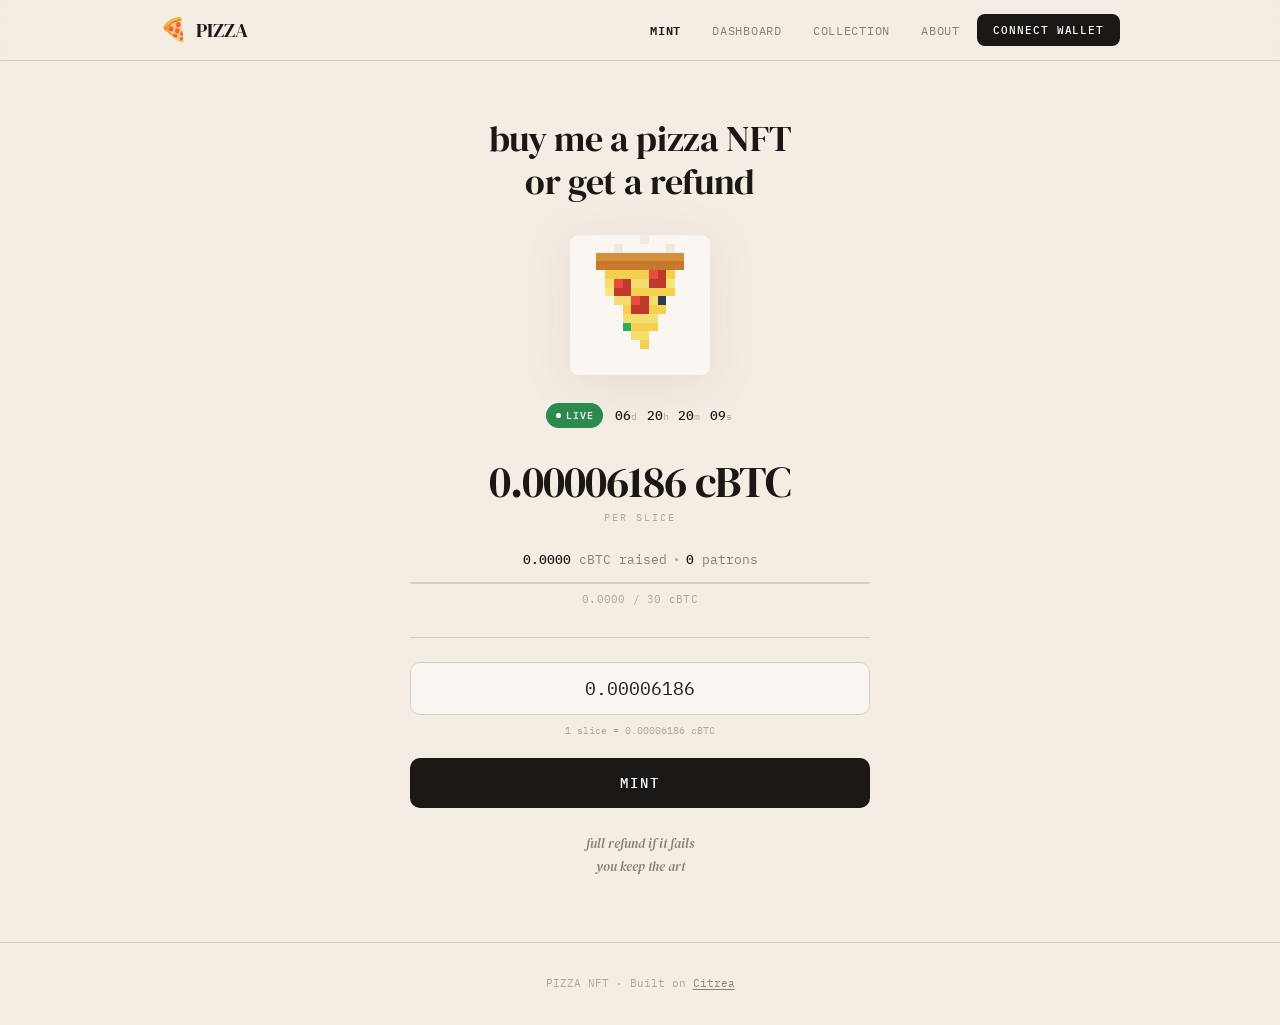
==== index.html @ 250a1ff3 "feat: initial PIZZA NFT crowdfund web app on Citrea Mainnet - 4 pages: Mint (index), Dashboard, Coll" ====
<!DOCTYPE html>
<html lang="en">
<head>
  <meta charset="UTF-8">
  <meta name="viewport" content="width=device-width, initial-scale=1.0">
  <title>PIZZA — NFT Crowdfund on Citrea</title>
  <link rel="stylesheet" href="css/style.css">
</head>
<body>
  <nav class="navbar">
    <div class="nav-inner">
      <a href="index.html" class="nav-logo"><span class="pizza-emoji">&#127829;</span> PIZZA</a>
      <button class="menu-toggle" id="menuToggle"><span></span><span></span><span></span></button>
      <ul class="nav-links">
        <li><a href="index.html" class="nav-link">Mint</a></li>
        <li><a href="dashboard.html" class="nav-link">Dashboard</a></li>
        <li><a href="collection.html" class="nav-link">Collection</a></li>
        <li><a href="about.html" class="nav-link">About</a></li>
        <li>
          <button class="btn-connect" id="connectWallet">Connect Wallet</button>
          <div class="wallet-info" id="walletInfo">
            <span class="wallet-addr" id="walletAddr"></span>
            <button class="btn-disconnect" id="disconnectBtn">X</button>
          </div>
        </li>
      </ul>
    </div>
  </nav>
  <div class="network-warning" id="networkWarning">
    <span>Wrong network — please switch to Citrea</span>
    <button id="switchNetwork">Switch</button>
  </div>
  <main class="page">
    <div class="page-center">
      <section class="hero">
        <h1 class="fade-in">buy me a pizza NFT<br>or get a refund</h1>
        <div class="pizza-art fade-in">
          <svg width="140" height="140" viewBox="0 0 16 16" shape-rendering="crispEdges" xmlns="http://www.w3.org/2000/svg">
            <rect width="16" height="16" fill="#faf7f3" rx="1"/>
            <rect x="3" y="2" width="10" height="1" fill="#d4903c"/>
            <rect x="3" y="3" width="10" height="1" fill="#c47a2a"/>
            <rect x="4" y="4" width="8" height="1" fill="#f5d04e"/>
            <rect x="4" y="5" width="8" height="1" fill="#f7dc6f"/>
            <rect x="5" y="6" width="7" height="1" fill="#f5d04e"/>
            <rect x="5" y="7" width="6" height="1" fill="#f7dc6f"/>
            <rect x="6" y="8" width="5" height="1" fill="#f5d04e"/>
            <rect x="6" y="9" width="4" height="1" fill="#f7dc6f"/>
            <rect x="7" y="10" width="3" height="1" fill="#f5d04e"/>
            <rect x="7" y="11" width="2" height="1" fill="#f7dc6f"/>
            <rect x="8" y="12" width="1" height="1" fill="#f5d04e"/>
            <rect x="5" y="5" width="2" height="2" fill="#c0392b"/>
            <rect x="9" y="4" width="2" height="2" fill="#c0392b"/>
            <rect x="7" y="7" width="2" height="2" fill="#c0392b"/>
            <rect x="5" y="5" width="1" height="1" fill="#e74c3c"/>
            <rect x="9" y="4" width="1" height="1" fill="#e74c3c"/>
            <rect x="7" y="7" width="1" height="1" fill="#e74c3c"/>
            <rect x="10" y="7" width="1" height="1" fill="#2c3e50"/>
            <rect x="6" y="10" width="1" height="1" fill="#27ae60"/>
            <rect x="4" y="6" width="1" height="1" fill="#f9e67a"/>
            <rect x="11" y="5" width="1" height="1" fill="#f9e67a"/>
            <rect x="5" y="1" width="1" height="1" fill="#d4c5b0" opacity="0.3"/>
            <rect x="8" y="0" width="1" height="1" fill="#d4c5b0" opacity="0.25"/>
            <rect x="11" y="1" width="1" height="1" fill="#d4c5b0" opacity="0.3"/>
          </svg>
        </div>
        <div class="timer-row fade-in">
          <div class="live-badge"><span class="live-dot"></span>LIVE</div>
          <div class="countdown" id="countdown">
            <span>06</span><small>d</small>
            <span>20</span><small>h</small>
            <span>20</span><small>m</small>
            <span>11</span><small>s</small>
          </div>
        </div>
        <div class="price-display fade-in">
          <div class="price-value" id="priceValue">— cBTC</div>
          <div class="price-label">per slice</div>
        </div>
        <div class="stats-row fade-in">
          <strong id="statRaised">—</strong> cBTC raised
          <span class="stats-dot"></span>
          <strong id="statPatrons">—</strong> patrons
        </div>
        <div class="progress-wrap fade-in">
          <div class="progress-bar"><div class="progress-fill" id="progressFill" style="width:0%"></div></div>
          <div class="progress-text" id="progressText">— / — cBTC</div>
        </div>
        <div class="divider fade-in"></div>
        <div class="fade-in">
          <input type="text" class="mint-input" id="ethInput" value="">
          <div class="conversion-note" id="conversionNote">1 slice = — cBTC</div>
        </div>
        <button class="btn-mint fade-in" id="mintBtn">Mint</button>
        <div class="mint-footer fade-in">
          <p>full refund if it fails</p>
          <p>you keep the art</p>
        </div>
      </section>
    </div>
  </main>
  <div class="modal-overlay" id="modalOverlay"></div>
  <div class="wallet-modal" id="walletModal">
    <div class="modal-header">
      <h3>Connect Wallet</h3>
      <button class="modal-close" id="modalClose">&times;</button>
    </div>
    <div class="wallet-list" id="walletList"></div>
  </div>
  <footer class="site-footer">
    <p>PIZZA NFT &middot; Built on <a href="https://citrea.xyz" target="_blank">Citrea</a></p>
  </footer>
  <script type="module" src="js/app.js"></script>
</body>
</html>
---- css/style.css ----
@import url('https://fonts.googleapis.com/css2?family=DM+Serif+Display:ital@0;1&family=IBM+Plex+Mono:wght@400;500;600&display=swap');

*, *::before, *::after { margin: 0; padding: 0; box-sizing: border-box; }

:root {
  --bg: #f4ede4;
  --bg-card: #faf7f3;
  --text: #1a1714;
  --text-muted: #8a8279;
  --text-soft: #b0a899;
  --accent: #e85d3a;
  --green: #2d8a4e;
  --red: #c0392b;
  --border: #d6cfc5;
  --btn: #1a1714;
  --btn-hover: #2e2a25;
  --radius: 12px;
  --shadow: 0 2px 12px rgba(26,23,20,0.06);
}

html { font-size: 16px; scroll-behavior: smooth; }

body {
  background: var(--bg);
  color: var(--text);
  font-family: 'IBM Plex Mono', monospace;
  min-height: 100vh;
  -webkit-font-smoothing: antialiased;
  line-height: 1.6;
}

a { color: inherit; text-decoration: none; }

.navbar {
  position: sticky;
  top: 0;
  z-index: 100;
  background: rgba(244, 237, 228, 0.85);
  backdrop-filter: blur(16px);
  -webkit-backdrop-filter: blur(16px);
  border-bottom: 1px solid var(--border);
  padding: 0 1.5rem;
}

.nav-inner {
  max-width: 960px;
  margin: 0 auto;
  display: flex;
  align-items: center;
  justify-content: space-between;
  height: 60px;
}

.nav-logo {
  font-family: 'DM Serif Display', serif;
  font-size: 1.25rem;
  display: flex;
  align-items: center;
  gap: 0.5rem;
}

.nav-logo .pizza-emoji { font-size: 1.4rem; display: inline-block; }

.nav-links {
  display: flex;
  align-items: center;
  gap: 0.25rem;
  list-style: none;
}

.nav-link {
  font-size: 0.75rem;
  letter-spacing: 0.06em;
  text-transform: uppercase;
  padding: 0.5rem 0.85rem;
  border-radius: 8px;
  transition: background 0.2s, color 0.2s;
  color: var(--text-muted);
}

.nav-link:hover { background: rgba(26,23,20,0.04); color: var(--text); }
.nav-link.active { color: var(--text); font-weight: 600; }

.btn-connect {
  font-family: 'IBM Plex Mono', monospace;
  font-size: 0.7rem;
  font-weight: 500;
  letter-spacing: 0.08em;
  text-transform: uppercase;
  padding: 0.55rem 1rem;
  background: var(--btn);
  color: #fff;
  border: none;
  border-radius: 8px;
  cursor: pointer;
  transition: background 0.2s, transform 0.12s;
}
.btn-connect:hover { background: var(--btn-hover); transform: translateY(-1px); }

.wallet-info {
  display: none;
  align-items: center;
  gap: 0.5rem;
  font-size: 0.75rem;
}

.wallet-addr {
  background: rgba(26,23,20,0.05);
  padding: 0.4rem 0.75rem;
  border-radius: 8px;
  font-weight: 500;
}

.btn-disconnect {
  font-family: 'IBM Plex Mono', monospace;
  font-size: 0.6rem;
  padding: 0.35rem 0.6rem;
  background: transparent;
  border: 1px solid var(--border);
  border-radius: 6px;
  cursor: pointer;
  color: var(--text-muted);
  transition: all 0.2s;
}
.btn-disconnect:hover { border-color: var(--red); color: var(--red); }

.menu-toggle {
  display: none;
  flex-direction: column;
  gap: 4px;
  background: none;
  border: none;
  cursor: pointer;
  padding: 4px;
}
.menu-toggle span {
  display: block;
  width: 20px;
  height: 2px;
  background: var(--text);
  border-radius: 2px;
  transition: transform 0.3s, opacity 0.3s;
}
.menu-toggle.open span:nth-child(1) { transform: translateY(6px) rotate(45deg); }
.menu-toggle.open span:nth-child(2) { opacity: 0; }
.menu-toggle.open span:nth-child(3) { transform: translateY(-6px) rotate(-45deg); }

@media (max-width: 700px) {
  .menu-toggle { display: flex; }
  .nav-links {
    display: none;
    position: absolute;
    top: 60px;
    left: 0;
    right: 0;
    background: var(--bg);
    flex-direction: column;
    padding: 1rem;
    border-bottom: 1px solid var(--border);
    gap: 0.25rem;
  }
  .nav-links.open { display: flex; }
  .nav-link { width: 100%; padding: 0.75rem; }
}

.network-warning {
  display: none;
  align-items: center;
  justify-content: center;
  gap: 0.75rem;
  background: #fef3e5;
  border-bottom: 1px solid #f0d6a8;
  padding: 0.6rem 1rem;
  font-size: 0.75rem;
  color: #8a6a2e;
}

.network-warning button {
  font-family: 'IBM Plex Mono', monospace;
  font-size: 0.65rem;
  font-weight: 600;
  padding: 0.3rem 0.75rem;
  background: #8a6a2e;
  color: #fff;
  border: none;
  border-radius: 6px;
  cursor: pointer;
}

.page {
  max-width: 960px;
  margin: 0 auto;
  padding: 2.5rem 1.5rem 4rem;
}

.page-center {
  max-width: 460px;
  margin: 0 auto;
}

.section-title {
  font-family: 'DM Serif Display', serif;
  font-weight: 400;
  font-size: 1.5rem;
  margin-bottom: 1.5rem;
}

.section-subtitle {
  font-size: 0.75rem;
  text-transform: uppercase;
  letter-spacing: 0.15em;
  color: var(--text-soft);
  margin-bottom: 0.5rem;
}

.card {
  background: var(--bg-card);
  border: 1px solid var(--border);
  border-radius: var(--radius);
  padding: 1.5rem;
  box-shadow: var(--shadow);
}

.hero {
  text-align: center;
  padding-top: 1rem;
}

.hero h1 {
  font-family: 'DM Serif Display', serif;
  font-weight: 400;
  font-size: clamp(1.75rem, 6vw, 2.25rem);
  line-height: 1.2;
  letter-spacing: -0.01em;
  margin-bottom: 2rem;
}

.pizza-art {
  margin: 0 auto 1.75rem;
  animation: float 4s ease-in-out infinite;
}

.pizza-art svg {
  display: block;
  margin: 0 auto;
  filter: drop-shadow(0 8px 24px rgba(26,23,20,0.08));
}

@keyframes float {
  0%, 100% { transform: translateY(0); }
  50% { transform: translateY(-6px); }
}

.timer-row {
  display: flex;
  align-items: center;
  justify-content: center;
  gap: 0.75rem;
  margin-bottom: 2rem;
}

.live-badge {
  background: var(--green);
  color: #fff;
  font-size: 0.6rem;
  font-weight: 500;
  letter-spacing: 0.1em;
  text-transform: uppercase;
  padding: 0.3rem 0.6rem;
  border-radius: 100px;
  display: flex;
  align-items: center;
  gap: 0.3rem;
}

.live-dot {
  width: 5px;
  height: 5px;
  border-radius: 50%;
  background: #fff;
  animation: pulse 1.5s ease-in-out infinite;
}

@keyframes pulse {
  0%, 100% { opacity: 1; }
  50% { opacity: 0.3; }
}

.countdown { font-size: 0.8rem; color: var(--text-muted); }
.countdown span { color: var(--text); font-weight: 500; }
.countdown small { font-size: 0.6rem; color: var(--text-soft); margin-right: 0.1rem; }

.price-display { margin-bottom: 1.5rem; }

.price-value {
  font-family: 'DM Serif Display', serif;
  font-size: clamp(2rem, 8vw, 2.75rem);
  letter-spacing: -0.02em;
  line-height: 1;
}

.price-label {
  font-size: 0.65rem;
  letter-spacing: 0.2em;
  text-transform: uppercase;
  color: var(--text-soft);
  margin-top: 0.3rem;
}

.stats-row {
  display: flex;
  align-items: center;
  justify-content: center;
  gap: 0.5rem;
  font-size: 0.8rem;
  color: var(--text-muted);
  margin-bottom: 0.75rem;
}

.stats-row strong { color: var(--text); font-weight: 500; }
.stats-dot { width: 3px; height: 3px; border-radius: 50%; background: var(--text-soft); }

.progress-wrap { margin-bottom: 1.75rem; }

.progress-bar {
  width: 100%;
  height: 2px;
  background: var(--border);
  border-radius: 2px;
  overflow: hidden;
  margin-bottom: 0.4rem;
}

.progress-fill {
  height: 100%;
  background: var(--text);
  border-radius: 2px;
  transition: width 1.5s cubic-bezier(0.16, 1, 0.3, 1);
}

.progress-text {
  font-size: 0.7rem;
  color: var(--text-soft);
  letter-spacing: 0.02em;
}

.divider {
  width: 100%;
  height: 1px;
  background: var(--border);
  margin: 1.5rem 0;
}

.mint-input {
  width: 100%;
  padding: 0.9rem 1rem;
  font-family: 'IBM Plex Mono', monospace;
  font-size: 1.1rem;
  color: var(--text);
  background: var(--bg-card);
  border: 1.5px solid var(--border);
  border-radius: 10px;
  text-align: center;
  outline: none;
  transition: border-color 0.25s, box-shadow 0.25s;
}

.mint-input:focus {
  border-color: var(--text);
  box-shadow: 0 0 0 3px rgba(26,23,20,0.06);
}

.conversion-note {
  font-size: 0.65rem;
  color: var(--text-soft);
  margin-top: 0.4rem;
  margin-bottom: 1.25rem;
}

.btn-mint {
  width: 100%;
  padding: 1rem;
  background: var(--btn);
  color: #fff;
  font-family: 'IBM Plex Mono', monospace;
  font-size: 0.875rem;
  font-weight: 500;
  letter-spacing: 0.15em;
  text-transform: uppercase;
  border: none;
  border-radius: 10px;
  cursor: pointer;
  transition: background 0.2s, transform 0.12s, box-shadow 0.2s;
}

.btn-mint:hover {
  background: var(--btn-hover);
  transform: translateY(-1px);
  box-shadow: 0 6px 20px rgba(26,23,20,0.15);
}

.btn-mint:active { transform: translateY(0); box-shadow: none; }
.btn-mint:disabled { opacity: 0.5; cursor: not-allowed; transform: none; }

.mint-footer {
  margin-top: 1.5rem;
  text-align: center;
  line-height: 1.8;
}

.mint-footer p {
  font-size: 0.8rem;
  color: var(--text-muted);
  font-style: italic;
  font-family: 'DM Serif Display', serif;
}

.modal-overlay {
  display: none;
  position: fixed;
  inset: 0;
  background: rgba(26,23,20,0.4);
  backdrop-filter: blur(4px);
  z-index: 200;
}
.modal-overlay.show { display: block; }

.wallet-modal {
  display: none;
  position: fixed;
  top: 50%;
  left: 50%;
  transform: translate(-50%, -50%) scale(0.95);
  background: var(--bg-card);
  border: 1px solid var(--border);
  border-radius: 16px;
  padding: 2rem;
  width: 90%;
  max-width: 360px;
  z-index: 201;
  box-shadow: 0 24px 60px rgba(26,23,20,0.15);
  opacity: 0;
  transition: opacity 0.25s, transform 0.25s;
}

.wallet-modal.show {
  display: block;
  opacity: 1;
  transform: translate(-50%, -50%) scale(1);
}

.modal-header {
  display: flex;
  justify-content: space-between;
  align-items: center;
  margin-bottom: 1.25rem;
}

.modal-header h3 {
  font-family: 'DM Serif Display', serif;
  font-weight: 400;
  font-size: 1.1rem;
}

.modal-close {
  background: none;
  border: none;
  font-size: 1.25rem;
  cursor: pointer;
  color: var(--text-muted);
  padding: 0.25rem;
  line-height: 1;
}

.wallet-list {
  display: flex;
  flex-direction: column;
  gap: 0.5rem;
}

.wallet-option {
  display: flex;
  align-items: center;
  gap: 0.75rem;
  width: 100%;
  padding: 0.85rem 1rem;
  background: var(--bg);
  border: 1px solid var(--border);
  border-radius: 10px;
  font-family: 'IBM Plex Mono', monospace;
  font-size: 0.8rem;
  cursor: pointer;
  transition: border-color 0.2s, background 0.2s;
}

.wallet-option:hover { border-color: var(--text); background: #f0e9df; }

.wallet-icon {
  width: 32px;
  height: 32px;
  border-radius: 8px;
  background: #fff;
  display: flex;
  align-items: center;
  justify-content: center;
  flex-shrink: 0;
  overflow: hidden;
  border: 1px solid var(--border);
}

.wallet-icon svg { width: 100%; height: 100%; display: block; }
.wallet-icon img { width: 100%; height: 100%; object-fit: contain; display: block; }

.wallet-option .wallet-name {
  flex: 1;
  text-align: left;
  font-weight: 500;
}

.wallet-option .wallet-tag {
  font-size: 0.55rem;
  letter-spacing: 0.1em;
  text-transform: uppercase;
  color: var(--text-soft);
  background: rgba(26,23,20,0.05);
  padding: 0.2rem 0.45rem;
  border-radius: 6px;
}

.wallet-option .wallet-tag.installed { color: var(--green); background: rgba(45,138,78,0.1); }

.no-wallet {
  text-align: center;
  color: var(--text-muted);
  font-size: 0.8rem;
  padding: 1rem 0;
  line-height: 1.6;
}

.dash-grid {
  display: grid;
  grid-template-columns: repeat(auto-fit, minmax(200px, 1fr));
  gap: 1rem;
  margin-bottom: 2rem;
}

.dash-card {
  background: var(--bg-card);
  border: 1px solid var(--border);
  border-radius: var(--radius);
  padding: 1.25rem;
  box-shadow: var(--shadow);
}

.dash-card .label {
  font-size: 0.65rem;
  text-transform: uppercase;
  letter-spacing: 0.12em;
  color: var(--text-soft);
  margin-bottom: 0.5rem;
}

.dash-card .value {
  font-family: 'DM Serif Display', serif;
  font-size: 1.5rem;
}

.dash-card .sub {
  font-size: 0.7rem;
  color: var(--text-muted);
  margin-top: 0.25rem;
}

.activity-table {
  width: 100%;
  border-collapse: collapse;
  font-size: 0.75rem;
}

.activity-table th {
  text-align: left;
  font-size: 0.6rem;
  text-transform: uppercase;
  letter-spacing: 0.1em;
  color: var(--text-soft);
  padding: 0.75rem 0.5rem;
  border-bottom: 1px solid var(--border);
}

.activity-table td {
  padding: 0.75rem 0.5rem;
  border-bottom: 1px solid rgba(214,207,197,0.4);
  color: var(--text-muted);
}

.activity-table .addr { font-weight: 500; color: var(--text); }
.activity-table .amount { color: var(--green); font-weight: 500; }

.collection-grid {
  display: grid;
  grid-template-columns: repeat(auto-fill, minmax(140px, 1fr));
  gap: 1rem;
}

.nft-card {
  background: var(--bg-card);
  border: 1px solid var(--border);
  border-radius: var(--radius);
  overflow: hidden;
  transition: transform 0.2s, box-shadow 0.2s;
  cursor: pointer;
}

.nft-card:hover {
  transform: translateY(-3px);
  box-shadow: 0 8px 24px rgba(26,23,20,0.1);
}

.nft-img {
  aspect-ratio: 1;
  display: flex;
  align-items: center;
  justify-content: center;
  background: var(--bg);
}

.nft-img svg { width: 80%; height: 80%; }

.nft-info { padding: 0.75rem; }
.nft-info .nft-name { font-size: 0.7rem; font-weight: 600; margin-bottom: 0.2rem; }
.nft-info .nft-price { font-size: 0.65rem; color: var(--text-muted); }

.about-content { max-width: 600px; }

.about-content p {
  font-size: 0.85rem;
  color: var(--text-muted);
  margin-bottom: 1.25rem;
  line-height: 1.7;
}

.about-content h2 {
  font-family: 'DM Serif Display', serif;
  font-weight: 400;
  font-size: 1.25rem;
  margin-bottom: 0.75rem;
  margin-top: 2rem;
}

.feature-list {
  list-style: none;
  margin-bottom: 1.5rem;
}

.feature-list li {
  font-size: 0.8rem;
  color: var(--text-muted);
  padding: 0.5rem 0;
  border-bottom: 1px solid rgba(214,207,197,0.4);
  display: flex;
  align-items: flex-start;
  gap: 0.6rem;
}

.feature-list li::before {
  content: '';
  width: 6px;
  height: 6px;
  border-radius: 50%;
  background: var(--accent);
  flex-shrink: 0;
  margin-top: 0.5rem;
}

.team-grid {
  display: grid;
  grid-template-columns: repeat(auto-fit, minmax(180px, 1fr));
  gap: 1rem;
  margin-top: 1rem;
}

.team-card {
  background: var(--bg-card);
  border: 1px solid var(--border);
  border-radius: var(--radius);
  padding: 1.25rem;
  text-align: center;
}

.team-avatar {
  width: 48px;
  height: 48px;
  border-radius: 50%;
  background: var(--border);
  margin: 0 auto 0.75rem;
  display: flex;
  align-items: center;
  justify-content: center;
  font-size: 1.25rem;
}

.team-card .name { font-size: 0.8rem; font-weight: 600; margin-bottom: 0.15rem; }
.team-card .role { font-size: 0.65rem; color: var(--text-soft); text-transform: uppercase; letter-spacing: 0.1em; }

.site-footer {
  border-top: 1px solid var(--border);
  padding: 2rem 1.5rem;
  text-align: center;
}

.site-footer p { font-size: 0.7rem; color: var(--text-soft); }
.site-footer a { color: var(--text-muted); text-decoration: underline; text-underline-offset: 2px; }

.fade-in {
  opacity: 0;
  transform: translateY(12px);
  animation: fadeUp 0.5s ease forwards;
}

@keyframes fadeUp {
  to { opacity: 1; transform: translateY(0); }
}

.fade-in:nth-child(1) { animation-delay: 0.05s; }
.fade-in:nth-child(2) { animation-delay: 0.1s; }
.fade-in:nth-child(3) { animation-delay: 0.15s; }
.fade-in:nth-child(4) { animation-delay: 0.2s; }
.fade-in:nth-child(5) { animation-delay: 0.25s; }
.fade-in:nth-child(6) { animation-delay: 0.3s; }
.fade-in:nth-child(7) { animation-delay: 0.35s; }
.fade-in:nth-child(8) { animation-delay: 0.4s; }
.fade-in:nth-child(9) { animation-delay: 0.45s; }
.fade-in:nth-child(10) { animation-delay: 0.5s; }
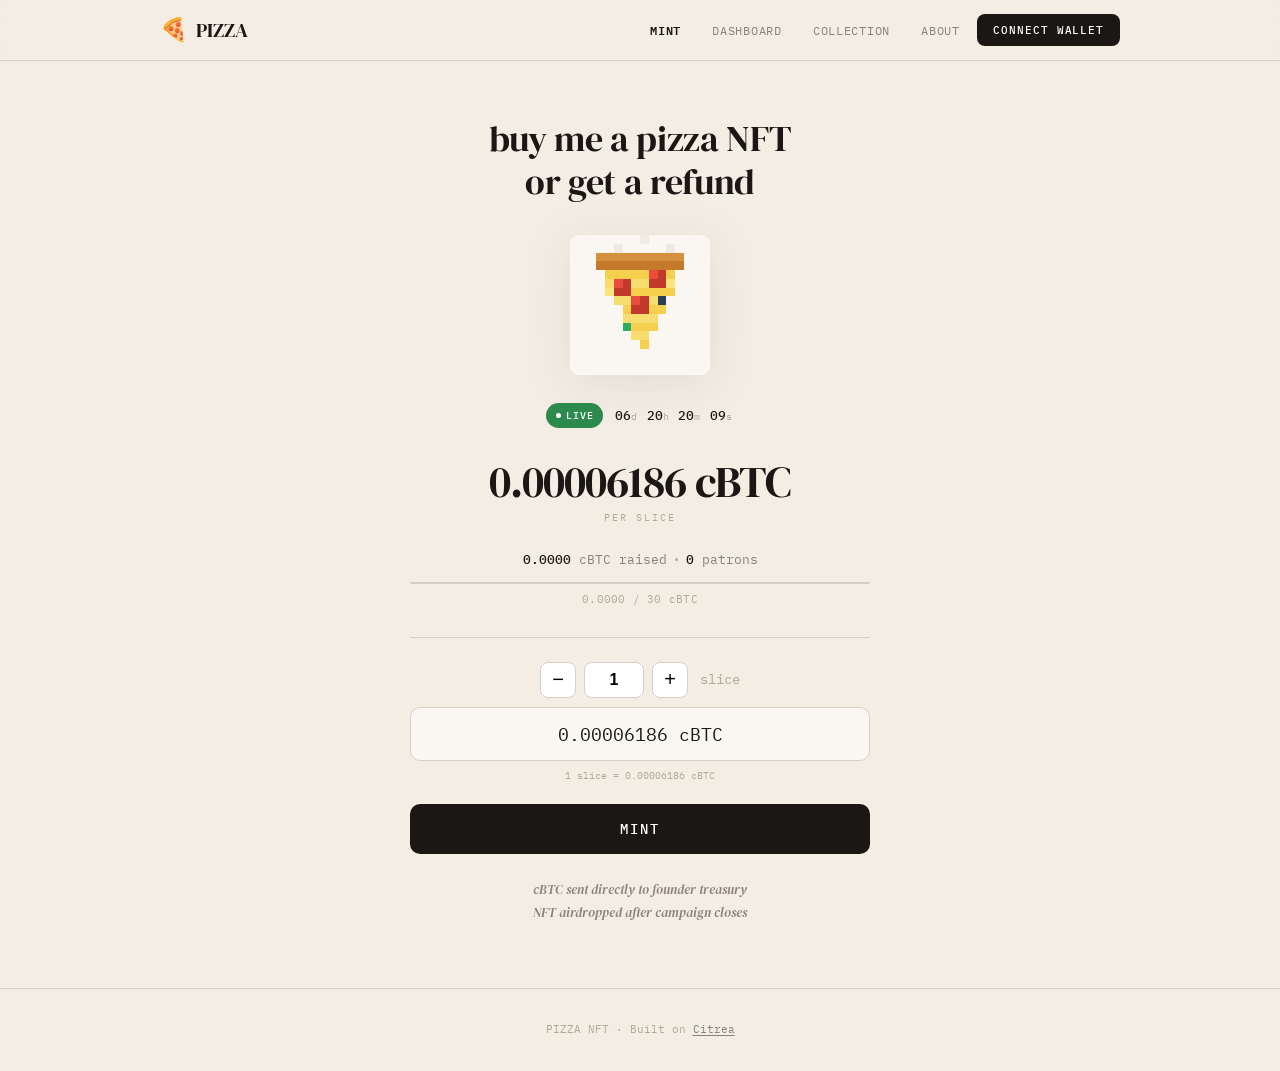
==== commit 3ad871fc: "feat: real on-chain mint flow + rarity reveal modal - Replace demo alert with eth_sendTransaction to" ====
--- a/index.html
+++ b/index.html
@@ -87,13 +87,19 @@
         </div>
         <div class="divider fade-in"></div>
         <div class="fade-in">
-          <input type="text" class="mint-input" id="ethInput" value="">
+          <div class="slice-row">
+            <button class="slice-step" id="sliceMinus" type="button">−</button>
+            <input type="number" min="1" max="20" step="1" class="slice-input" id="sliceCount" value="1">
+            <button class="slice-step" id="slicePlus" type="button">+</button>
+            <span class="slice-x">slice<span id="sliceLabelS">s</span></span>
+          </div>
+          <input type="text" class="mint-input" id="ethInput" value="" readonly>
           <div class="conversion-note" id="conversionNote">1 slice = — cBTC</div>
         </div>
         <button class="btn-mint fade-in" id="mintBtn">Mint</button>
         <div class="mint-footer fade-in">
-          <p>full refund if it fails</p>
-          <p>you keep the art</p>
+          <p>cBTC sent directly to founder treasury</p>
+          <p>NFT airdropped after campaign closes</p>
         </div>
       </section>
     </div>
@@ -106,6 +112,8 @@
     </div>
     <div class="wallet-list" id="walletList"></div>
   </div>
+  <div class="modal-overlay" id="mintRevealOverlay"></div>
+  <div class="reveal-modal" id="mintRevealModal"></div>
   <footer class="site-footer">
     <p>PIZZA NFT &middot; Built on <a href="https://citrea.xyz" target="_blank">Citrea</a></p>
   </footer>
--- a/css/style.css
+++ b/css/style.css
@@ -731,3 +731,174 @@
 .fade-in:nth-child(8) { animation-delay: 0.4s; }
 .fade-in:nth-child(9) { animation-delay: 0.45s; }
 .fade-in:nth-child(10) { animation-delay: 0.5s; }
+
+/* slice picker */
+.slice-row {
+  display: flex;
+  align-items: center;
+  justify-content: center;
+  gap: 0.5rem;
+  margin: 0 auto 0.6rem;
+  max-width: 280px;
+}
+.slice-step {
+  width: 36px; height: 36px;
+  border-radius: 8px;
+  border: 1.5px solid var(--border);
+  background: white;
+  font-size: 1.25rem;
+  cursor: pointer;
+  transition: all 0.12s;
+}
+.slice-step:hover { border-color: #888; transform: translateY(-1px); }
+.slice-step:active { transform: translateY(0); }
+.slice-input {
+  width: 60px;
+  height: 36px;
+  text-align: center;
+  border: 1.5px solid var(--border);
+  border-radius: 8px;
+  font-size: 1rem;
+  font-weight: 600;
+  -moz-appearance: textfield;
+}
+.slice-input::-webkit-inner-spin-button,
+.slice-input::-webkit-outer-spin-button { -webkit-appearance: none; margin: 0; }
+.slice-x {
+  font-size: 0.85rem;
+  color: var(--text-soft);
+  margin-left: 0.25rem;
+}
+
+/* mint reveal modal */
+.reveal-modal {
+  position: fixed;
+  top: 50%; left: 50%;
+  transform: translate(-50%, calc(-50% + 16px)) scale(0.96);
+  background: #fff;
+  border-radius: 16px;
+  border: 1px solid var(--border);
+  box-shadow: 0 20px 60px rgba(0,0,0,0.18);
+  z-index: 1001;
+  width: min(92vw, 480px);
+  max-height: 92vh;
+  overflow: auto;
+  opacity: 0;
+  pointer-events: none;
+  transition: opacity 0.18s, transform 0.22s cubic-bezier(.2,.9,.3,1.2);
+  padding: 1.25rem;
+}
+.reveal-modal.show {
+  opacity: 1;
+  pointer-events: auto;
+  transform: translate(-50%, -50%) scale(1);
+}
+.reveal-modal .modal-close {
+  position: absolute; top: 8px; right: 12px;
+  background: none; border: none;
+  font-size: 1.6rem;
+  color: var(--text-soft);
+  cursor: pointer;
+}
+.reveal-inner {
+  display: flex;
+  flex-direction: column;
+  align-items: center;
+  gap: 1rem;
+  padding-top: 0.5rem;
+}
+.reveal-art {
+  width: 240px; height: 240px;
+  border-radius: 12px;
+  background: #fbf6ee;
+  display: flex;
+  align-items: center;
+  justify-content: center;
+  border: 2px solid var(--border);
+  position: relative;
+  overflow: hidden;
+}
+.reveal-art.rarity-2 { background: linear-gradient(135deg, #faf3ff, #fbf6ee); }
+.reveal-art.rarity-3 { background: linear-gradient(135deg, #fff6e6, #fbf6ee); border-color: #e0b070; }
+.reveal-art.rarity-4 { background: linear-gradient(135deg, #ffe4f5, #f3e6ff); border-color: #b478e8; box-shadow: 0 0 18px rgba(180, 120, 232, 0.35); }
+.reveal-art.rarity-5 {
+  background: linear-gradient(135deg, #fff1ad, #ffe27a 25%, #ffd1ec 50%, #c5e8ff 75%, #fff1ad);
+  background-size: 200% 200%;
+  animation: legendGlow 4s ease-in-out infinite;
+  border-color: #d4a40a;
+  box-shadow: 0 0 32px rgba(255, 200, 70, 0.55);
+}
+@keyframes legendGlow {
+  0%, 100% { background-position: 0% 50%; }
+  50% { background-position: 100% 50%; }
+}
+.reveal-body {
+  width: 100%;
+  text-align: center;
+}
+.reveal-rarity {
+  display: flex;
+  justify-content: center;
+  gap: 0.5rem;
+  margin-bottom: 0.5rem;
+  flex-wrap: wrap;
+}
+.rarity-tag {
+  display: inline-block;
+  padding: 0.3rem 0.7rem;
+  border-radius: 999px;
+  font-size: 0.7rem;
+  font-weight: 700;
+  letter-spacing: 0.05em;
+  text-transform: uppercase;
+}
+.rarity-tag.tier-1 { background: #efeae1; color: #6a5e4d; }
+.rarity-tag.tier-2 { background: #ece4f7; color: #5b3aa1; }
+.rarity-tag.tier-3 { background: #fce4c4; color: #8b4f0a; }
+.rarity-tag.tier-4 { background: #f8d4ed; color: #8e1962; }
+.rarity-tag.tier-5 {
+  background: linear-gradient(90deg, #fff1ad, #ffd1ec, #c5e8ff, #fff1ad);
+  background-size: 200% 100%;
+  color: #4a2a00;
+  animation: legendGlow 4s ease-in-out infinite;
+}
+.status-pill {
+  display: inline-block;
+  padding: 0.3rem 0.7rem;
+  border-radius: 999px;
+  font-size: 0.7rem;
+  font-weight: 700;
+  letter-spacing: 0.05em;
+}
+.status-pill.pending { background: #fff5cf; color: #8a6d10; }
+.status-pill.success { background: #d6f0db; color: var(--green); }
+.status-pill.failed { background: #fbe1de; color: var(--red); }
+.reveal-body h3 {
+  margin: 0.25rem 0 0.5rem;
+  font-size: 1.2rem;
+}
+.reveal-sub { color: var(--text-soft); font-size: 0.9rem; margin: 0 0 0.5rem; }
+.reveal-note { color: var(--text-soft); font-size: 0.78rem; margin: 0 0 1rem; line-height: 1.45; }
+.reveal-row {
+  display: flex;
+  justify-content: space-between;
+  align-items: center;
+  padding: 0.4rem 0;
+  font-size: 0.8rem;
+  border-top: 1px dashed var(--border);
+}
+.reveal-row:last-of-type { border-bottom: 1px dashed var(--border); margin-bottom: 1rem; }
+.reveal-label { color: var(--text-soft); font-weight: 500; }
+.reveal-link { color: #1a3a8c; text-decoration: underline; font-family: monospace; font-size: 0.78rem; }
+.reveal-modal .btn.primary {
+  display: inline-block;
+  padding: 0.7rem 1.6rem;
+  border-radius: 10px;
+  background: #111;
+  color: #fff;
+  font-weight: 600;
+  border: none;
+  cursor: pointer;
+  width: 100%;
+}
+.reveal-modal .btn.primary:hover { background: #333; }
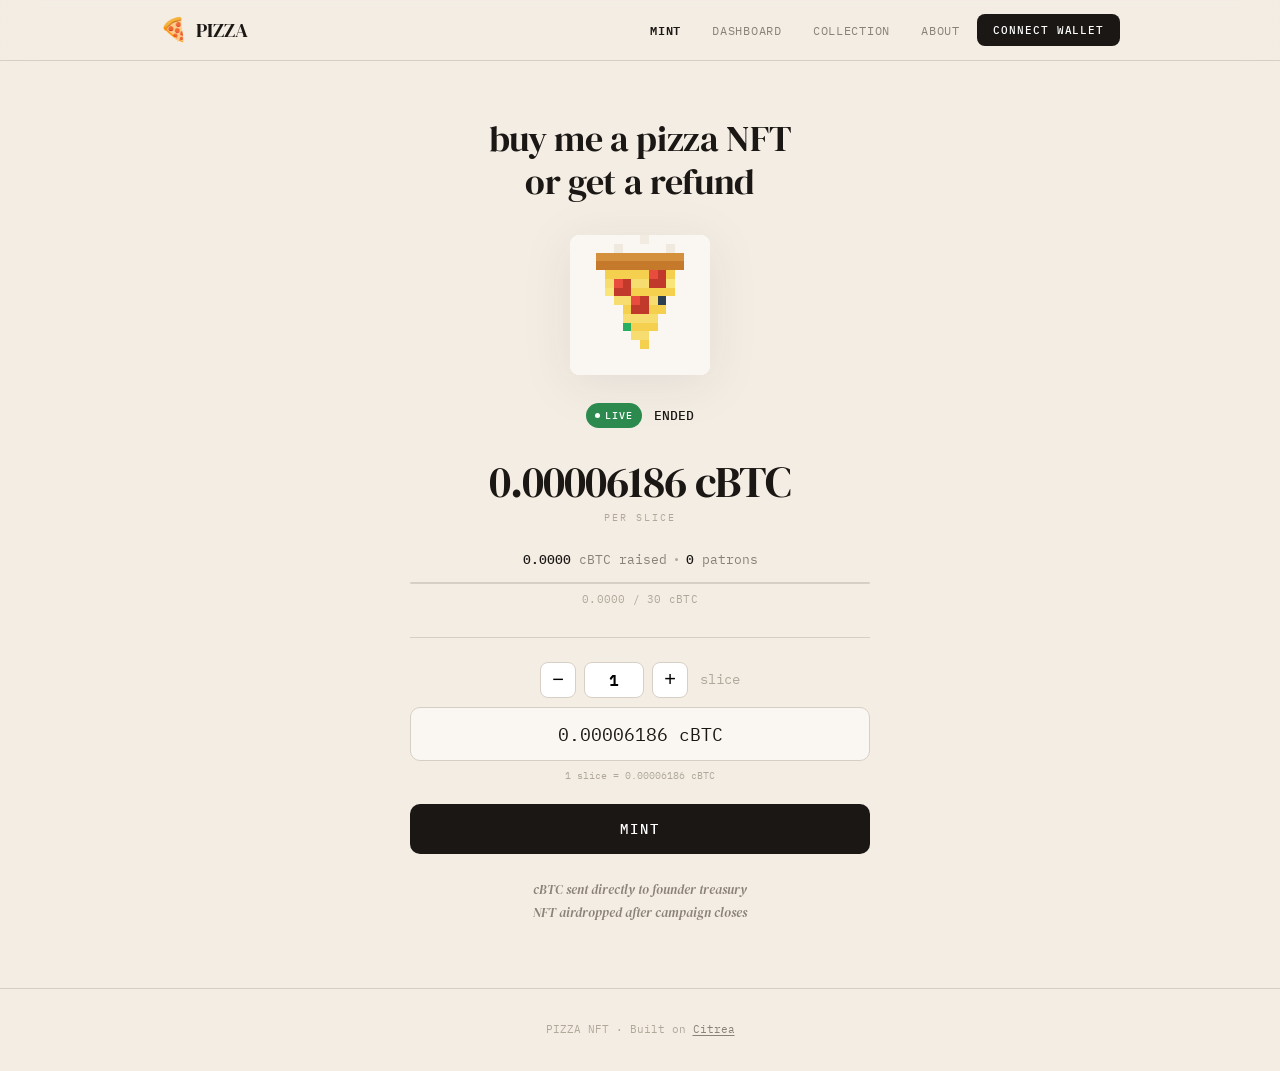
==== commit 69aca727: "fix: resolve multiple web bugs - Countdown timer now uses fixed deadline (July 1 2026 UTC) instead o" ====
--- a/index.html
+++ b/index.html
@@ -91,7 +91,7 @@
             <button class="slice-step" id="sliceMinus" type="button">−</button>
             <input type="number" min="1" max="20" step="1" class="slice-input" id="sliceCount" value="1">
             <button class="slice-step" id="slicePlus" type="button">+</button>
-            <span class="slice-x">slice<span id="sliceLabelS">s</span></span>
+            <span class="slice-x">slice<span id="sliceLabelS"></span></span>
           </div>
           <input type="text" class="mint-input" id="ethInput" value="" readonly>
           <div class="conversion-note" id="conversionNote">1 slice = — cBTC</div>
--- a/css/style.css
+++ b/css/style.css
@@ -147,6 +147,7 @@
 
 @media (max-width: 700px) {
   .menu-toggle { display: flex; }
+  .nav-inner { position: relative; }
   .nav-links {
     display: none;
     position: absolute;
@@ -158,6 +159,7 @@
     padding: 1rem;
     border-bottom: 1px solid var(--border);
     gap: 0.25rem;
+    z-index: 99;
   }
   .nav-links.open { display: flex; }
   .nav-link { width: 100%; padding: 0.75rem; }
@@ -758,6 +760,7 @@
   text-align: center;
   border: 1.5px solid var(--border);
   border-radius: 8px;
+  font-family: 'IBM Plex Mono', monospace;
   font-size: 1rem;
   font-weight: 600;
   -moz-appearance: textfield;
